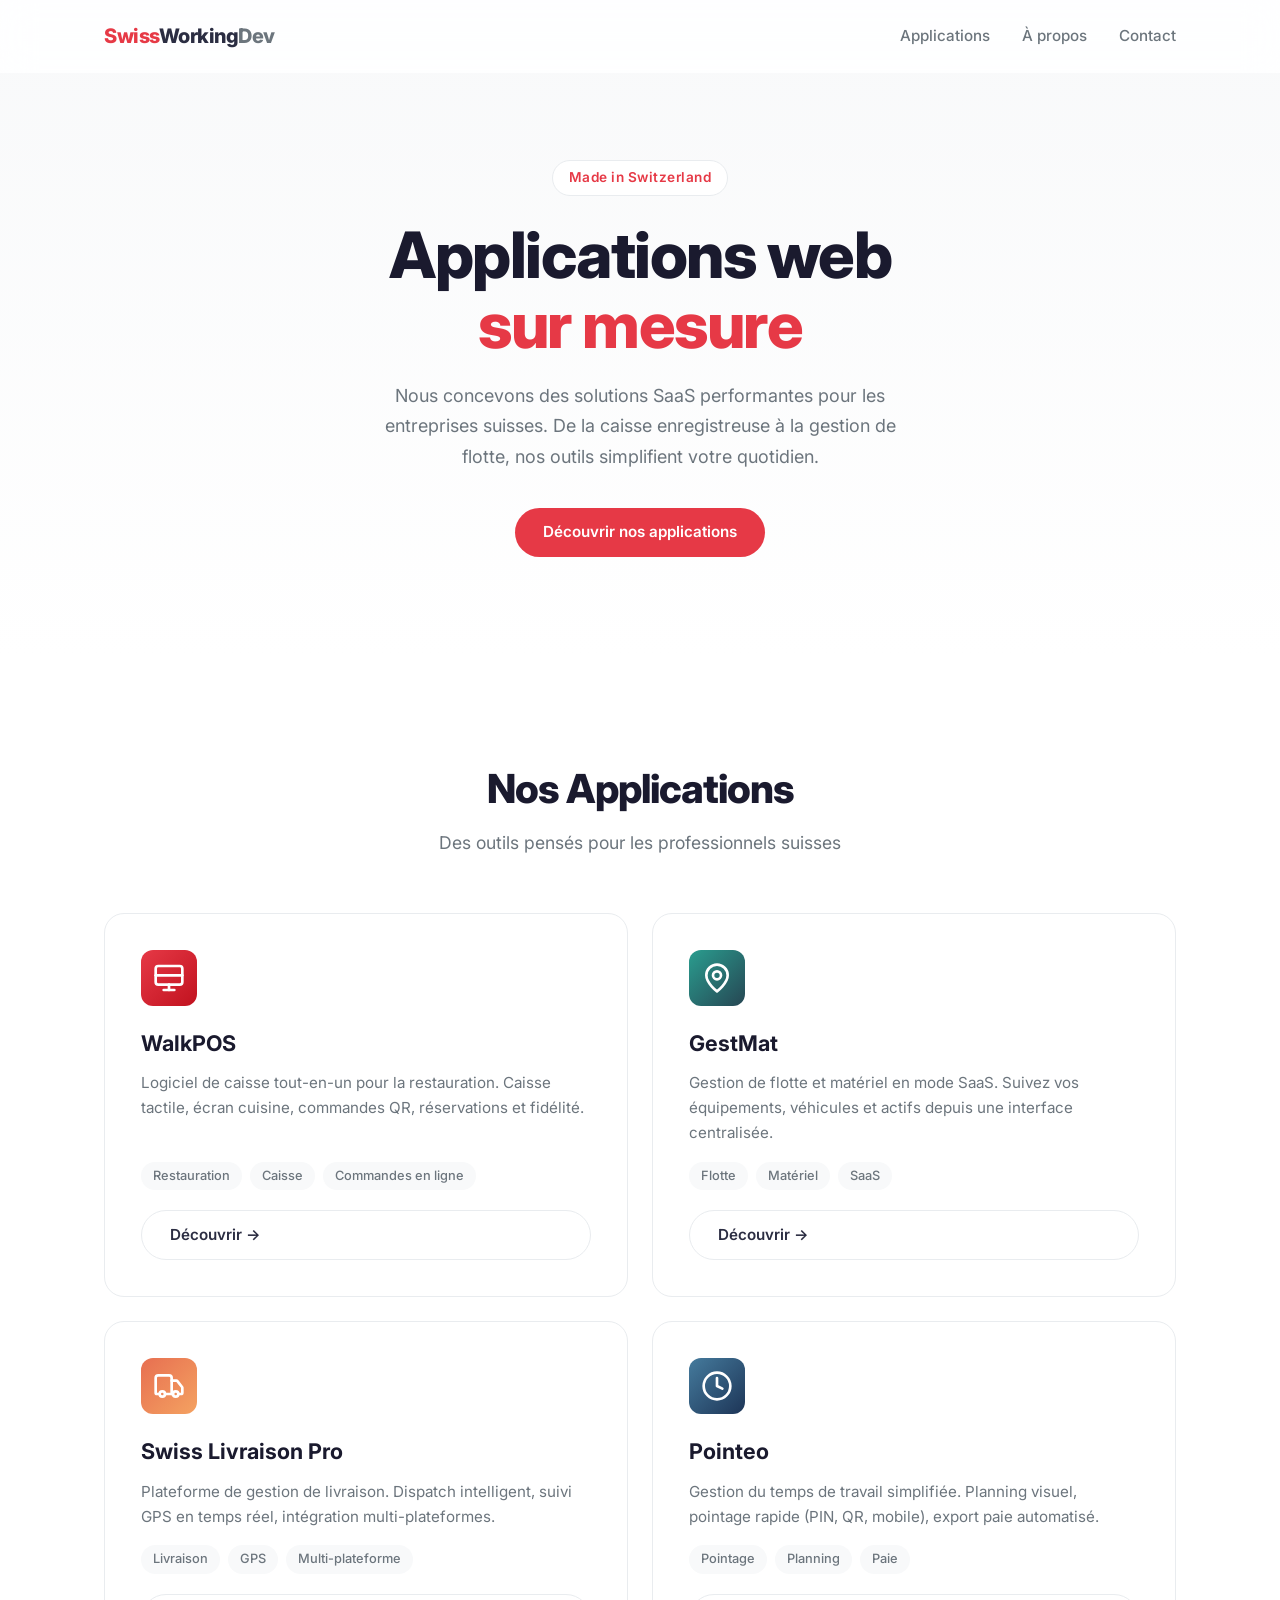
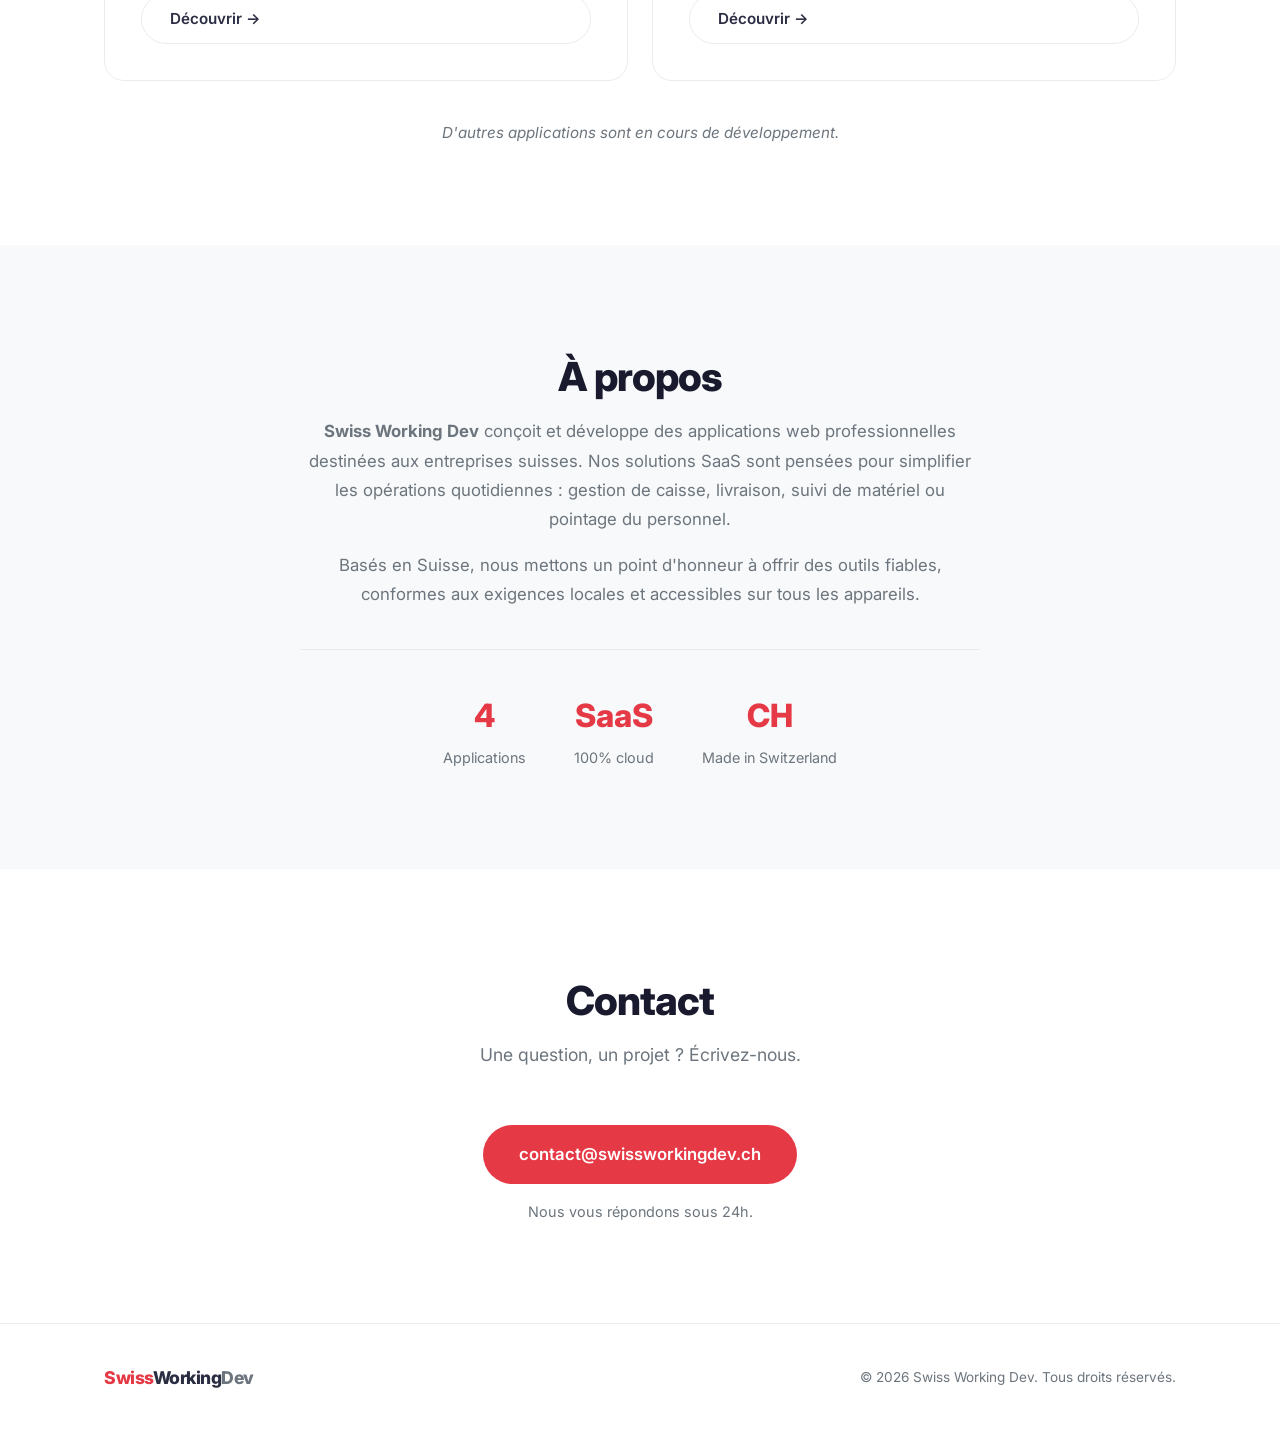
==== index.html @ 27f505fd "Initial commit: site vitrine swissworkingdev.ch" ====
<!DOCTYPE html>
<html lang="fr">
<head>
    <meta charset="UTF-8">
    <meta name="viewport" content="width=device-width, initial-scale=1.0">
    <title>Swiss Working Dev — Applications web sur mesure</title>
    <meta name="description" content="Swiss Working Dev développe des applications web professionnelles pour les entreprises suisses. Caisse, livraison, gestion de flotte, pointage.">
    <link rel="preconnect" href="https://fonts.googleapis.com">
    <link rel="preconnect" href="https://fonts.gstatic.com" crossorigin>
    <link href="https://fonts.googleapis.com/css2?family=Inter:wght@400;500;600;700;800&display=swap" rel="stylesheet">
    <link rel="stylesheet" href="style.css">
</head>
<body>

    <!-- Navigation -->
    <nav class="nav" id="nav">
        <div class="container nav-inner">
            <a href="#" class="nav-logo">
                <span class="logo-swiss">Swiss</span><span class="logo-working">Working</span><span class="logo-dev">Dev</span>
            </a>
            <ul class="nav-links">
                <li><a href="#apps">Applications</a></li>
                <li><a href="#about">À propos</a></li>
                <li><a href="#contact">Contact</a></li>
            </ul>
            <button class="nav-toggle" aria-label="Menu">
                <span></span><span></span><span></span>
            </button>
        </div>
    </nav>

    <!-- Hero -->
    <header class="hero" id="hero">
        <div class="container hero-inner">
            <div class="hero-badge">Made in Switzerland</div>
            <h1>Applications web<br><span class="text-accent">sur mesure</span></h1>
            <p class="hero-sub">Nous concevons des solutions SaaS performantes pour les entreprises suisses. De la caisse enregistreuse à la gestion de flotte, nos outils simplifient votre quotidien.</p>
            <a href="#apps" class="btn btn-primary">Découvrir nos applications</a>
        </div>
    </header>

    <!-- Applications -->
    <section class="section" id="apps">
        <div class="container">
            <h2 class="section-title">Nos Applications</h2>
            <p class="section-sub">Des outils pensés pour les professionnels suisses</p>

            <div class="apps-grid">

                <!-- WalkPOS -->
                <article class="app-card" data-animate>
                    <div class="app-icon" style="background: linear-gradient(135deg, #E63946, #c1121f);">
                        <svg width="32" height="32" viewBox="0 0 24 24" fill="none" stroke="white" stroke-width="2" stroke-linecap="round" stroke-linejoin="round">
                            <rect x="2" y="3" width="20" height="14" rx="2"/><path d="M2 10h20"/><path d="M12 17v4"/><path d="M8 21h8"/>
                        </svg>
                    </div>
                    <h3>WalkPOS</h3>
                    <p>Logiciel de caisse tout-en-un pour la restauration. Caisse tactile, écran cuisine, commandes QR, réservations et fidélité.</p>
                    <ul class="app-tags">
                        <li>Restauration</li>
                        <li>Caisse</li>
                        <li>Commandes en ligne</li>
                    </ul>
                    <a href="https://walkpos.swissworkingdev.ch" target="_blank" rel="noopener" class="btn btn-outline">Découvrir →</a>
                </article>

                <!-- GestMat -->
                <article class="app-card" data-animate>
                    <div class="app-icon" style="background: linear-gradient(135deg, #2a9d8f, #264653);">
                        <svg width="32" height="32" viewBox="0 0 24 24" fill="none" stroke="white" stroke-width="2" stroke-linecap="round" stroke-linejoin="round">
                            <path d="M20 10c0 6-8 12-8 12s-8-6-8-12a8 8 0 1 1 16 0Z"/><circle cx="12" cy="10" r="3"/>
                        </svg>
                    </div>
                    <h3>GestMat</h3>
                    <p>Gestion de flotte et matériel en mode SaaS. Suivez vos équipements, véhicules et actifs depuis une interface centralisée.</p>
                    <ul class="app-tags">
                        <li>Flotte</li>
                        <li>Matériel</li>
                        <li>SaaS</li>
                    </ul>
                    <a href="https://gestmat.swissworkingdev.ch" target="_blank" rel="noopener" class="btn btn-outline">Découvrir →</a>
                </article>

                <!-- Swiss Livraison Pro -->
                <article class="app-card" data-animate>
                    <div class="app-icon" style="background: linear-gradient(135deg, #e76f51, #f4a261);">
                        <svg width="32" height="32" viewBox="0 0 24 24" fill="none" stroke="white" stroke-width="2" stroke-linecap="round" stroke-linejoin="round">
                            <path d="M14 18V6a2 2 0 0 0-2-2H4a2 2 0 0 0-2 2v11a1 1 0 0 0 1 1h2"/><path d="M15 18H9"/><path d="M19 18h2a1 1 0 0 0 1-1v-3.65a1 1 0 0 0-.22-.624l-3.48-4.35A1 1 0 0 0 17.52 8H14"/><circle cx="17" cy="18" r="2"/><circle cx="7" cy="18" r="2"/>
                        </svg>
                    </div>
                    <h3>Swiss Livraison Pro</h3>
                    <p>Plateforme de gestion de livraison. Dispatch intelligent, suivi GPS en temps réel, intégration multi-plateformes.</p>
                    <ul class="app-tags">
                        <li>Livraison</li>
                        <li>GPS</li>
                        <li>Multi-plateforme</li>
                    </ul>
                    <a href="https://swisslivraisonpro.ch" target="_blank" rel="noopener" class="btn btn-outline">Découvrir →</a>
                </article>

                <!-- Pointeo -->
                <article class="app-card" data-animate>
                    <div class="app-icon" style="background: linear-gradient(135deg, #457b9d, #1d3557);">
                        <svg width="32" height="32" viewBox="0 0 24 24" fill="none" stroke="white" stroke-width="2" stroke-linecap="round" stroke-linejoin="round">
                            <circle cx="12" cy="12" r="10"/><polyline points="12 6 12 12 16 14"/>
                        </svg>
                    </div>
                    <h3>Pointeo</h3>
                    <p>Gestion du temps de travail simplifiée. Planning visuel, pointage rapide (PIN, QR, mobile), export paie automatisé.</p>
                    <ul class="app-tags">
                        <li>Pointage</li>
                        <li>Planning</li>
                        <li>Paie</li>
                    </ul>
                    <a href="https://pointeo.swissworkingdev.ch" target="_blank" rel="noopener" class="btn btn-outline">Découvrir →</a>
                </article>

            </div>

            <p class="apps-note">D'autres applications sont en cours de développement.</p>
        </div>
    </section>

    <!-- À propos -->
    <section class="section section-alt" id="about">
        <div class="container about-inner">
            <h2 class="section-title">À propos</h2>
            <div class="about-content">
                <p><strong>Swiss Working Dev</strong> conçoit et développe des applications web professionnelles destinées aux entreprises suisses. Nos solutions SaaS sont pensées pour simplifier les opérations quotidiennes : gestion de caisse, livraison, suivi de matériel ou pointage du personnel.</p>
                <p>Basés en Suisse, nous mettons un point d'honneur à offrir des outils fiables, conformes aux exigences locales et accessibles sur tous les appareils.</p>
                <div class="about-stats">
                    <div class="stat">
                        <span class="stat-number">4</span>
                        <span class="stat-label">Applications</span>
                    </div>
                    <div class="stat">
                        <span class="stat-number">SaaS</span>
                        <span class="stat-label">100% cloud</span>
                    </div>
                    <div class="stat">
                        <span class="stat-number">CH</span>
                        <span class="stat-label">Made in Switzerland</span>
                    </div>
                </div>
            </div>
        </div>
    </section>

    <!-- Contact -->
    <section class="section" id="contact">
        <div class="container contact-inner">
            <h2 class="section-title">Contact</h2>
            <p class="section-sub">Une question, un projet ? Écrivez-nous.</p>
            <div class="contact-box">
                <a href="mailto:contact@swissworkingdev.ch" class="btn btn-primary btn-lg">contact@swissworkingdev.ch</a>
                <p class="contact-note">Nous vous répondons sous 24h.</p>
            </div>
        </div>
    </section>

    <!-- Footer -->
    <footer class="footer">
        <div class="container footer-inner">
            <div class="footer-brand">
                <span class="logo-swiss">Swiss</span><span class="logo-working">Working</span><span class="logo-dev">Dev</span>
            </div>
            <p>&copy; 2026 Swiss Working Dev. Tous droits réservés.</p>
        </div>
    </footer>

    <script src="script.js"></script>
</body>
</html>
---- style.css ----
/* === Reset & Base === */
*, *::before, *::after {
    margin: 0;
    padding: 0;
    box-sizing: border-box;
}

:root {
    --red: #E63946;
    --red-dark: #c1121f;
    --dark: #1a1a2e;
    --gray-900: #2b2d42;
    --gray-600: #6c757d;
    --gray-200: #e9ecef;
    --gray-100: #f8f9fa;
    --white: #ffffff;
    --radius: 12px;
    --radius-lg: 20px;
    --shadow: 0 2px 16px rgba(0,0,0,0.06);
    --shadow-lg: 0 8px 32px rgba(0,0,0,0.10);
    --transition: 0.3s cubic-bezier(0.4, 0, 0.2, 1);
}

html {
    scroll-behavior: smooth;
    scroll-padding-top: 80px;
}

body {
    font-family: 'Inter', -apple-system, BlinkMacSystemFont, sans-serif;
    color: var(--gray-900);
    background: var(--white);
    line-height: 1.6;
    -webkit-font-smoothing: antialiased;
}

.container {
    max-width: 1120px;
    margin: 0 auto;
    padding: 0 24px;
}

/* === Navigation === */
.nav {
    position: fixed;
    top: 0;
    left: 0;
    right: 0;
    z-index: 100;
    background: rgba(255, 255, 255, 0.85);
    backdrop-filter: blur(16px);
    -webkit-backdrop-filter: blur(16px);
    border-bottom: 1px solid transparent;
    transition: border-color var(--transition);
}

.nav.scrolled {
    border-bottom-color: var(--gray-200);
}

.nav-inner {
    display: flex;
    align-items: center;
    justify-content: space-between;
    height: 72px;
}

.nav-logo {
    text-decoration: none;
    font-size: 1.25rem;
    font-weight: 800;
    letter-spacing: -0.5px;
}

.logo-swiss { color: var(--red); }
.logo-working { color: var(--gray-900); }
.logo-dev { color: var(--gray-600); }

.nav-links {
    display: flex;
    list-style: none;
    gap: 32px;
}

.nav-links a {
    text-decoration: none;
    color: var(--gray-600);
    font-size: 0.95rem;
    font-weight: 500;
    transition: color var(--transition);
}

.nav-links a:hover {
    color: var(--red);
}

.nav-toggle {
    display: none;
    flex-direction: column;
    gap: 5px;
    background: none;
    border: none;
    cursor: pointer;
    padding: 4px;
}

.nav-toggle span {
    display: block;
    width: 24px;
    height: 2px;
    background: var(--gray-900);
    border-radius: 2px;
    transition: var(--transition);
}

/* === Hero === */
.hero {
    padding: 160px 0 100px;
    text-align: center;
    background: linear-gradient(180deg, var(--gray-100) 0%, var(--white) 100%);
}

.hero-badge {
    display: inline-block;
    padding: 6px 16px;
    background: var(--white);
    border: 1px solid var(--gray-200);
    border-radius: 100px;
    font-size: 0.85rem;
    font-weight: 600;
    color: var(--red);
    margin-bottom: 24px;
    letter-spacing: 0.5px;
}

.hero h1 {
    font-size: clamp(2.5rem, 6vw, 4rem);
    font-weight: 800;
    line-height: 1.1;
    letter-spacing: -1.5px;
    color: var(--dark);
    margin-bottom: 20px;
}

.text-accent {
    color: var(--red);
}

.hero-sub {
    max-width: 560px;
    margin: 0 auto 36px;
    font-size: 1.125rem;
    color: var(--gray-600);
    line-height: 1.7;
}

/* === Buttons === */
.btn {
    display: inline-block;
    padding: 12px 28px;
    border-radius: 100px;
    font-family: inherit;
    font-size: 0.95rem;
    font-weight: 600;
    text-decoration: none;
    cursor: pointer;
    border: none;
    transition: all var(--transition);
}

.btn-primary {
    background: var(--red);
    color: var(--white);
}

.btn-primary:hover {
    background: var(--red-dark);
    transform: translateY(-2px);
    box-shadow: 0 8px 24px rgba(230, 57, 70, 0.3);
}

.btn-outline {
    background: transparent;
    color: var(--gray-900);
    border: 1.5px solid var(--gray-200);
}

.btn-outline:hover {
    border-color: var(--red);
    color: var(--red);
}

.btn-lg {
    padding: 16px 36px;
    font-size: 1.05rem;
}

/* === Sections === */
.section {
    padding: 100px 0;
}

.section-alt {
    background: var(--gray-100);
}

.section-title {
    text-align: center;
    font-size: clamp(1.75rem, 4vw, 2.5rem);
    font-weight: 800;
    letter-spacing: -1px;
    margin-bottom: 8px;
    color: var(--dark);
}

.section-sub {
    text-align: center;
    color: var(--gray-600);
    font-size: 1.1rem;
    margin-bottom: 56px;
}

/* === Apps Grid === */
.apps-grid {
    display: grid;
    grid-template-columns: repeat(2, 1fr);
    gap: 24px;
    margin-bottom: 40px;
}

.app-card {
    background: var(--white);
    border: 1px solid var(--gray-200);
    border-radius: var(--radius-lg);
    padding: 36px;
    transition: all var(--transition);
    display: flex;
    flex-direction: column;
}

.app-card:hover {
    transform: translateY(-4px);
    box-shadow: var(--shadow-lg);
    border-color: transparent;
}

.app-icon {
    width: 56px;
    height: 56px;
    border-radius: var(--radius);
    display: flex;
    align-items: center;
    justify-content: center;
    margin-bottom: 20px;
}

.app-card h3 {
    font-size: 1.35rem;
    font-weight: 700;
    margin-bottom: 10px;
    color: var(--dark);
}

.app-card p {
    color: var(--gray-600);
    font-size: 0.95rem;
    line-height: 1.65;
    margin-bottom: 16px;
    flex-grow: 1;
}

.app-tags {
    display: flex;
    flex-wrap: wrap;
    gap: 8px;
    list-style: none;
    margin-bottom: 20px;
}

.app-tags li {
    padding: 4px 12px;
    background: var(--gray-100);
    border-radius: 100px;
    font-size: 0.8rem;
    font-weight: 500;
    color: var(--gray-600);
}

.apps-note {
    text-align: center;
    color: var(--gray-600);
    font-size: 0.95rem;
    font-style: italic;
}

/* === About === */
.about-content {
    max-width: 680px;
    margin: 0 auto;
    text-align: center;
}

.about-content p {
    color: var(--gray-600);
    font-size: 1.05rem;
    line-height: 1.75;
    margin-bottom: 16px;
}

.about-stats {
    display: flex;
    justify-content: center;
    gap: 48px;
    margin-top: 40px;
    padding-top: 40px;
    border-top: 1px solid var(--gray-200);
}

.stat {
    display: flex;
    flex-direction: column;
    align-items: center;
}

.stat-number {
    font-size: 2rem;
    font-weight: 800;
    color: var(--red);
}

.stat-label {
    font-size: 0.9rem;
    color: var(--gray-600);
    margin-top: 4px;
}

/* === Contact === */
.contact-inner {
    text-align: center;
}

.contact-box {
    margin-top: 16px;
}

.contact-note {
    margin-top: 16px;
    font-size: 0.9rem;
    color: var(--gray-600);
}

/* === Footer === */
.footer {
    padding: 40px 0;
    border-top: 1px solid var(--gray-200);
}

.footer-inner {
    display: flex;
    align-items: center;
    justify-content: space-between;
}

.footer-brand {
    font-size: 1.1rem;
    font-weight: 800;
    letter-spacing: -0.5px;
}

.footer p {
    font-size: 0.85rem;
    color: var(--gray-600);
}

/* === Animations === */
.app-card[data-animate] {
    opacity: 0;
    transform: translateY(24px);
    transition: opacity 0.6s ease, transform 0.6s ease;
}

.app-card[data-animate].visible {
    opacity: 1;
    transform: translateY(0);
}

/* === Responsive === */
@media (max-width: 768px) {
    .nav-links {
        display: none;
        position: absolute;
        top: 72px;
        left: 0;
        right: 0;
        background: var(--white);
        flex-direction: column;
        padding: 24px;
        gap: 20px;
        border-bottom: 1px solid var(--gray-200);
    }

    .nav-links.open {
        display: flex;
    }

    .nav-toggle {
        display: flex;
    }

    .hero {
        padding: 130px 0 70px;
    }

    .hero-sub {
        font-size: 1rem;
    }

    .apps-grid {
        grid-template-columns: 1fr;
    }

    .about-stats {
        gap: 24px;
    }

    .footer-inner {
        flex-direction: column;
        gap: 12px;
        text-align: center;
    }

    .section {
        padding: 70px 0;
    }
}

@media (max-width: 480px) {
    .hero h1 {
        font-size: 2rem;
    }

    .app-card {
        padding: 24px;
    }

    .about-stats {
        flex-direction: column;
        gap: 20px;
    }
}
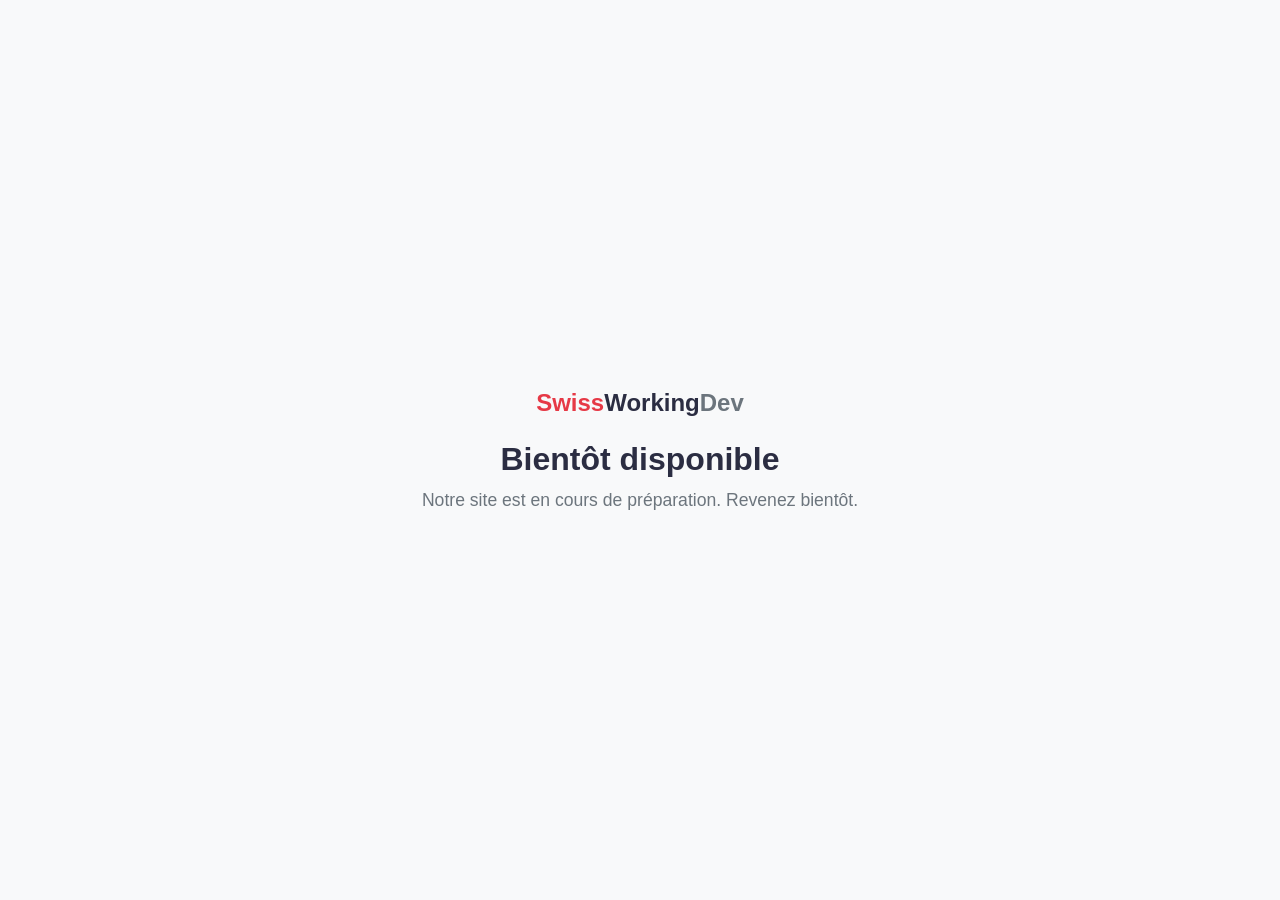
==== commit a7c30e9e: "Temporary: coming soon page" ====
--- a/index.html
+++ b/index.html
@@ -3,171 +3,33 @@
 <head>
     <meta charset="UTF-8">
     <meta name="viewport" content="width=device-width, initial-scale=1.0">
-    <title>Swiss Working Dev — Applications web sur mesure</title>
-    <meta name="description" content="Swiss Working Dev développe des applications web professionnelles pour les entreprises suisses. Caisse, livraison, gestion de flotte, pointage.">
-    <link rel="preconnect" href="https://fonts.googleapis.com">
-    <link rel="preconnect" href="https://fonts.gstatic.com" crossorigin>
-    <link href="https://fonts.googleapis.com/css2?family=Inter:wght@400;500;600;700;800&display=swap" rel="stylesheet">
-    <link rel="stylesheet" href="style.css">
+    <title>Swiss Working Dev — Bientôt disponible</title>
+    <style>
+        * { margin: 0; padding: 0; box-sizing: border-box; }
+        body {
+            font-family: 'Inter', -apple-system, BlinkMacSystemFont, sans-serif;
+            min-height: 100vh;
+            display: flex;
+            align-items: center;
+            justify-content: center;
+            background: #f8f9fa;
+            color: #2b2d42;
+            text-align: center;
+            padding: 24px;
+        }
+        .logo { font-size: 1.5rem; font-weight: 800; margin-bottom: 24px; }
+        .logo .s { color: #E63946; }
+        .logo .w { color: #2b2d42; }
+        .logo .d { color: #6c757d; }
+        h1 { font-size: 2rem; font-weight: 700; margin-bottom: 12px; }
+        p { color: #6c757d; font-size: 1.1rem; }
+    </style>
 </head>
 <body>
-
-    <!-- Navigation -->
-    <nav class="nav" id="nav">
-        <div class="container nav-inner">
-            <a href="#" class="nav-logo">
-                <span class="logo-swiss">Swiss</span><span class="logo-working">Working</span><span class="logo-dev">Dev</span>
-            </a>
-            <ul class="nav-links">
-                <li><a href="#apps">Applications</a></li>
-                <li><a href="#about">À propos</a></li>
-                <li><a href="#contact">Contact</a></li>
-            </ul>
-            <button class="nav-toggle" aria-label="Menu">
-                <span></span><span></span><span></span>
-            </button>
-        </div>
-    </nav>
-
-    <!-- Hero -->
-    <header class="hero" id="hero">
-        <div class="container hero-inner">
-            <div class="hero-badge">Made in Switzerland</div>
-            <h1>Applications web<br><span class="text-accent">sur mesure</span></h1>
-            <p class="hero-sub">Nous concevons des solutions SaaS performantes pour les entreprises suisses. De la caisse enregistreuse à la gestion de flotte, nos outils simplifient votre quotidien.</p>
-            <a href="#apps" class="btn btn-primary">Découvrir nos applications</a>
-        </div>
-    </header>
-
-    <!-- Applications -->
-    <section class="section" id="apps">
-        <div class="container">
-            <h2 class="section-title">Nos Applications</h2>
-            <p class="section-sub">Des outils pensés pour les professionnels suisses</p>
-
-            <div class="apps-grid">
-
-                <!-- WalkPOS -->
-                <article class="app-card" data-animate>
-                    <div class="app-icon" style="background: linear-gradient(135deg, #E63946, #c1121f);">
-                        <svg width="32" height="32" viewBox="0 0 24 24" fill="none" stroke="white" stroke-width="2" stroke-linecap="round" stroke-linejoin="round">
-                            <rect x="2" y="3" width="20" height="14" rx="2"/><path d="M2 10h20"/><path d="M12 17v4"/><path d="M8 21h8"/>
-                        </svg>
-                    </div>
-                    <h3>WalkPOS</h3>
-                    <p>Logiciel de caisse tout-en-un pour la restauration. Caisse tactile, écran cuisine, commandes QR, réservations et fidélité.</p>
-                    <ul class="app-tags">
-                        <li>Restauration</li>
-                        <li>Caisse</li>
-                        <li>Commandes en ligne</li>
-                    </ul>
-                    <a href="https://walkpos.swissworkingdev.ch" target="_blank" rel="noopener" class="btn btn-outline">Découvrir →</a>
-                </article>
-
-                <!-- GestMat -->
-                <article class="app-card" data-animate>
-                    <div class="app-icon" style="background: linear-gradient(135deg, #2a9d8f, #264653);">
-                        <svg width="32" height="32" viewBox="0 0 24 24" fill="none" stroke="white" stroke-width="2" stroke-linecap="round" stroke-linejoin="round">
-                            <path d="M20 10c0 6-8 12-8 12s-8-6-8-12a8 8 0 1 1 16 0Z"/><circle cx="12" cy="10" r="3"/>
-                        </svg>
-                    </div>
-                    <h3>GestMat</h3>
-                    <p>Gestion de flotte et matériel en mode SaaS. Suivez vos équipements, véhicules et actifs depuis une interface centralisée.</p>
-                    <ul class="app-tags">
-                        <li>Flotte</li>
-                        <li>Matériel</li>
-                        <li>SaaS</li>
-                    </ul>
-                    <a href="https://gestmat.swissworkingdev.ch" target="_blank" rel="noopener" class="btn btn-outline">Découvrir →</a>
-                </article>
-
-                <!-- Swiss Livraison Pro -->
-                <article class="app-card" data-animate>
-                    <div class="app-icon" style="background: linear-gradient(135deg, #e76f51, #f4a261);">
-                        <svg width="32" height="32" viewBox="0 0 24 24" fill="none" stroke="white" stroke-width="2" stroke-linecap="round" stroke-linejoin="round">
-                            <path d="M14 18V6a2 2 0 0 0-2-2H4a2 2 0 0 0-2 2v11a1 1 0 0 0 1 1h2"/><path d="M15 18H9"/><path d="M19 18h2a1 1 0 0 0 1-1v-3.65a1 1 0 0 0-.22-.624l-3.48-4.35A1 1 0 0 0 17.52 8H14"/><circle cx="17" cy="18" r="2"/><circle cx="7" cy="18" r="2"/>
-                        </svg>
-                    </div>
-                    <h3>Swiss Livraison Pro</h3>
-                    <p>Plateforme de gestion de livraison. Dispatch intelligent, suivi GPS en temps réel, intégration multi-plateformes.</p>
-                    <ul class="app-tags">
-                        <li>Livraison</li>
-                        <li>GPS</li>
-                        <li>Multi-plateforme</li>
-                    </ul>
-                    <a href="https://swisslivraisonpro.ch" target="_blank" rel="noopener" class="btn btn-outline">Découvrir →</a>
-                </article>
-
-                <!-- Pointeo -->
-                <article class="app-card" data-animate>
-                    <div class="app-icon" style="background: linear-gradient(135deg, #457b9d, #1d3557);">
-                        <svg width="32" height="32" viewBox="0 0 24 24" fill="none" stroke="white" stroke-width="2" stroke-linecap="round" stroke-linejoin="round">
-                            <circle cx="12" cy="12" r="10"/><polyline points="12 6 12 12 16 14"/>
-                        </svg>
-                    </div>
-                    <h3>Pointeo</h3>
-                    <p>Gestion du temps de travail simplifiée. Planning visuel, pointage rapide (PIN, QR, mobile), export paie automatisé.</p>
-                    <ul class="app-tags">
-                        <li>Pointage</li>
-                        <li>Planning</li>
-                        <li>Paie</li>
-                    </ul>
-                    <a href="https://pointeo.swissworkingdev.ch" target="_blank" rel="noopener" class="btn btn-outline">Découvrir →</a>
-                </article>
-
-            </div>
-
-            <p class="apps-note">D'autres applications sont en cours de développement.</p>
-        </div>
-    </section>
-
-    <!-- À propos -->
-    <section class="section section-alt" id="about">
-        <div class="container about-inner">
-            <h2 class="section-title">À propos</h2>
-            <div class="about-content">
-                <p><strong>Swiss Working Dev</strong> conçoit et développe des applications web professionnelles destinées aux entreprises suisses. Nos solutions SaaS sont pensées pour simplifier les opérations quotidiennes : gestion de caisse, livraison, suivi de matériel ou pointage du personnel.</p>
-                <p>Basés en Suisse, nous mettons un point d'honneur à offrir des outils fiables, conformes aux exigences locales et accessibles sur tous les appareils.</p>
-                <div class="about-stats">
-                    <div class="stat">
-                        <span class="stat-number">4</span>
-                        <span class="stat-label">Applications</span>
-                    </div>
-                    <div class="stat">
-                        <span class="stat-number">SaaS</span>
-                        <span class="stat-label">100% cloud</span>
-                    </div>
-                    <div class="stat">
-                        <span class="stat-number">CH</span>
-                        <span class="stat-label">Made in Switzerland</span>
-                    </div>
-                </div>
-            </div>
-        </div>
-    </section>
-
-    <!-- Contact -->
-    <section class="section" id="contact">
-        <div class="container contact-inner">
-            <h2 class="section-title">Contact</h2>
-            <p class="section-sub">Une question, un projet ? Écrivez-nous.</p>
-            <div class="contact-box">
-                <a href="mailto:contact@swissworkingdev.ch" class="btn btn-primary btn-lg">contact@swissworkingdev.ch</a>
-                <p class="contact-note">Nous vous répondons sous 24h.</p>
-            </div>
-        </div>
-    </section>
-
-    <!-- Footer -->
-    <footer class="footer">
-        <div class="container footer-inner">
-            <div class="footer-brand">
-                <span class="logo-swiss">Swiss</span><span class="logo-working">Working</span><span class="logo-dev">Dev</span>
-            </div>
-            <p>&copy; 2026 Swiss Working Dev. Tous droits réservés.</p>
-        </div>
-    </footer>
-
-    <script src="script.js"></script>
+    <div>
+        <div class="logo"><span class="s">Swiss</span><span class="w">Working</span><span class="d">Dev</span></div>
+        <h1>Bientôt disponible</h1>
+        <p>Notre site est en cours de préparation. Revenez bientôt.</p>
+    </div>
 </body>
 </html>
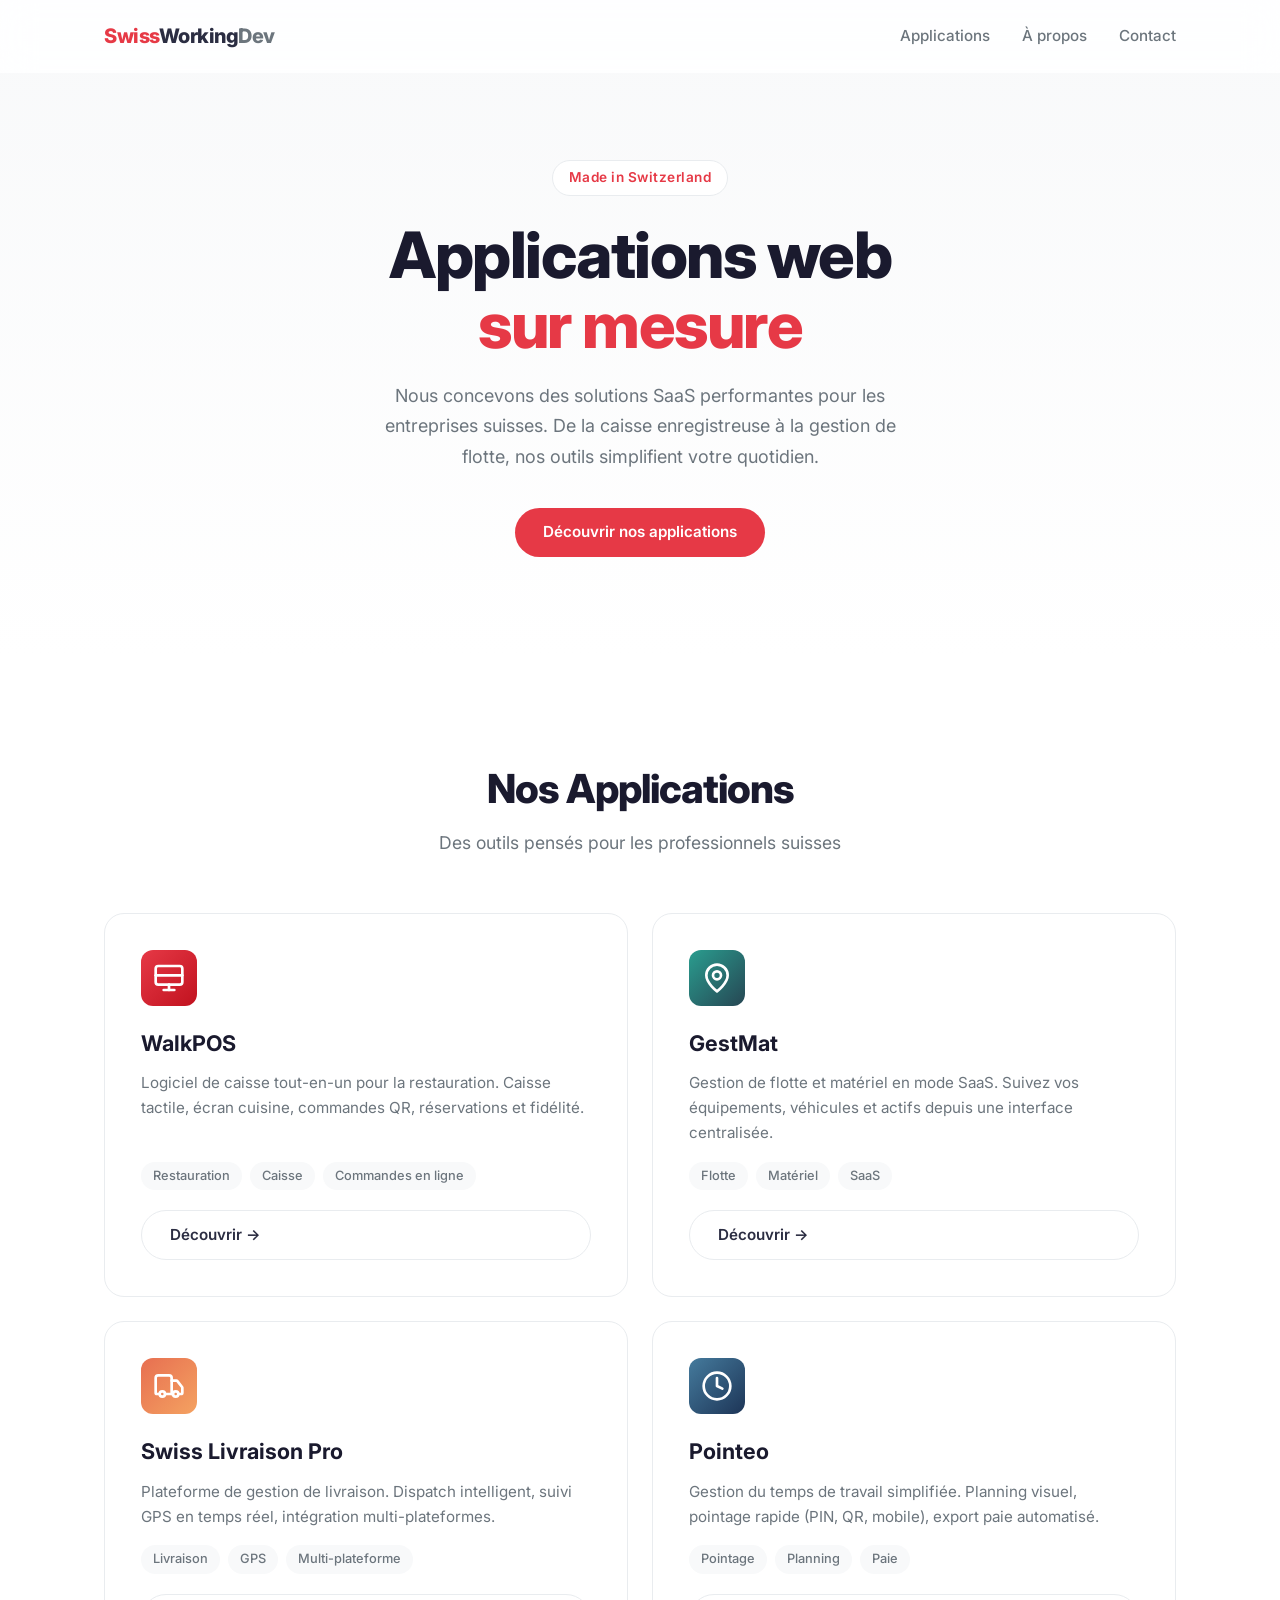
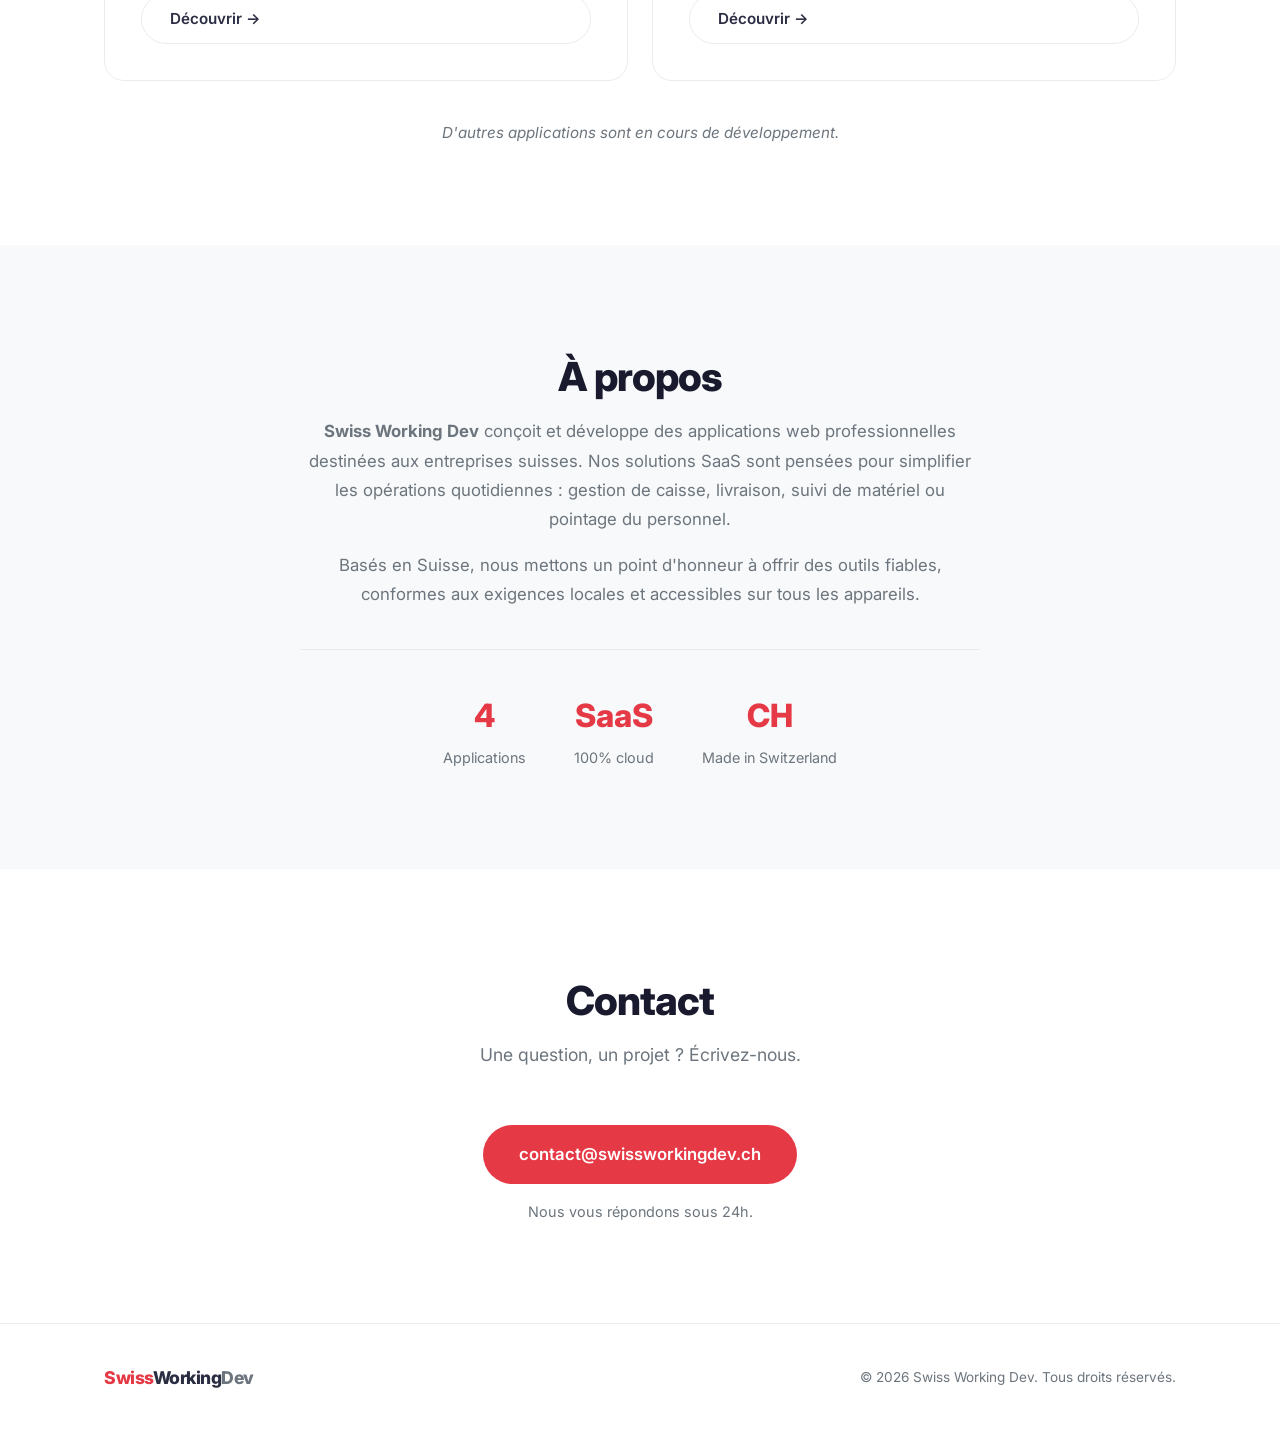
==== commit be666824: "Restore full site with password protection" ====
--- a/index.html
+++ b/index.html
@@ -3,33 +3,171 @@
 <head>
     <meta charset="UTF-8">
     <meta name="viewport" content="width=device-width, initial-scale=1.0">
-    <title>Swiss Working Dev — Bientôt disponible</title>
-    <style>
-        * { margin: 0; padding: 0; box-sizing: border-box; }
-        body {
-            font-family: 'Inter', -apple-system, BlinkMacSystemFont, sans-serif;
-            min-height: 100vh;
-            display: flex;
-            align-items: center;
-            justify-content: center;
-            background: #f8f9fa;
-            color: #2b2d42;
-            text-align: center;
-            padding: 24px;
-        }
-        .logo { font-size: 1.5rem; font-weight: 800; margin-bottom: 24px; }
-        .logo .s { color: #E63946; }
-        .logo .w { color: #2b2d42; }
-        .logo .d { color: #6c757d; }
-        h1 { font-size: 2rem; font-weight: 700; margin-bottom: 12px; }
-        p { color: #6c757d; font-size: 1.1rem; }
-    </style>
+    <title>Swiss Working Dev — Applications web sur mesure</title>
+    <meta name="description" content="Swiss Working Dev développe des applications web professionnelles pour les entreprises suisses. Caisse, livraison, gestion de flotte, pointage.">
+    <link rel="preconnect" href="https://fonts.googleapis.com">
+    <link rel="preconnect" href="https://fonts.gstatic.com" crossorigin>
+    <link href="https://fonts.googleapis.com/css2?family=Inter:wght@400;500;600;700;800&display=swap" rel="stylesheet">
+    <link rel="stylesheet" href="style.css">
 </head>
 <body>
-    <div>
-        <div class="logo"><span class="s">Swiss</span><span class="w">Working</span><span class="d">Dev</span></div>
-        <h1>Bientôt disponible</h1>
-        <p>Notre site est en cours de préparation. Revenez bientôt.</p>
-    </div>
+
+    <!-- Navigation -->
+    <nav class="nav" id="nav">
+        <div class="container nav-inner">
+            <a href="#" class="nav-logo">
+                <span class="logo-swiss">Swiss</span><span class="logo-working">Working</span><span class="logo-dev">Dev</span>
+            </a>
+            <ul class="nav-links">
+                <li><a href="#apps">Applications</a></li>
+                <li><a href="#about">À propos</a></li>
+                <li><a href="#contact">Contact</a></li>
+            </ul>
+            <button class="nav-toggle" aria-label="Menu">
+                <span></span><span></span><span></span>
+            </button>
+        </div>
+    </nav>
+
+    <!-- Hero -->
+    <header class="hero" id="hero">
+        <div class="container hero-inner">
+            <div class="hero-badge">Made in Switzerland</div>
+            <h1>Applications web<br><span class="text-accent">sur mesure</span></h1>
+            <p class="hero-sub">Nous concevons des solutions SaaS performantes pour les entreprises suisses. De la caisse enregistreuse à la gestion de flotte, nos outils simplifient votre quotidien.</p>
+            <a href="#apps" class="btn btn-primary">Découvrir nos applications</a>
+        </div>
+    </header>
+
+    <!-- Applications -->
+    <section class="section" id="apps">
+        <div class="container">
+            <h2 class="section-title">Nos Applications</h2>
+            <p class="section-sub">Des outils pensés pour les professionnels suisses</p>
+
+            <div class="apps-grid">
+
+                <!-- WalkPOS -->
+                <article class="app-card" data-animate>
+                    <div class="app-icon" style="background: linear-gradient(135deg, #E63946, #c1121f);">
+                        <svg width="32" height="32" viewBox="0 0 24 24" fill="none" stroke="white" stroke-width="2" stroke-linecap="round" stroke-linejoin="round">
+                            <rect x="2" y="3" width="20" height="14" rx="2"/><path d="M2 10h20"/><path d="M12 17v4"/><path d="M8 21h8"/>
+                        </svg>
+                    </div>
+                    <h3>WalkPOS</h3>
+                    <p>Logiciel de caisse tout-en-un pour la restauration. Caisse tactile, écran cuisine, commandes QR, réservations et fidélité.</p>
+                    <ul class="app-tags">
+                        <li>Restauration</li>
+                        <li>Caisse</li>
+                        <li>Commandes en ligne</li>
+                    </ul>
+                    <a href="https://walkpos.swissworkingdev.ch" target="_blank" rel="noopener" class="btn btn-outline">Découvrir →</a>
+                </article>
+
+                <!-- GestMat -->
+                <article class="app-card" data-animate>
+                    <div class="app-icon" style="background: linear-gradient(135deg, #2a9d8f, #264653);">
+                        <svg width="32" height="32" viewBox="0 0 24 24" fill="none" stroke="white" stroke-width="2" stroke-linecap="round" stroke-linejoin="round">
+                            <path d="M20 10c0 6-8 12-8 12s-8-6-8-12a8 8 0 1 1 16 0Z"/><circle cx="12" cy="10" r="3"/>
+                        </svg>
+                    </div>
+                    <h3>GestMat</h3>
+                    <p>Gestion de flotte et matériel en mode SaaS. Suivez vos équipements, véhicules et actifs depuis une interface centralisée.</p>
+                    <ul class="app-tags">
+                        <li>Flotte</li>
+                        <li>Matériel</li>
+                        <li>SaaS</li>
+                    </ul>
+                    <a href="https://gestmat.swissworkingdev.ch" target="_blank" rel="noopener" class="btn btn-outline">Découvrir →</a>
+                </article>
+
+                <!-- Swiss Livraison Pro -->
+                <article class="app-card" data-animate>
+                    <div class="app-icon" style="background: linear-gradient(135deg, #e76f51, #f4a261);">
+                        <svg width="32" height="32" viewBox="0 0 24 24" fill="none" stroke="white" stroke-width="2" stroke-linecap="round" stroke-linejoin="round">
+                            <path d="M14 18V6a2 2 0 0 0-2-2H4a2 2 0 0 0-2 2v11a1 1 0 0 0 1 1h2"/><path d="M15 18H9"/><path d="M19 18h2a1 1 0 0 0 1-1v-3.65a1 1 0 0 0-.22-.624l-3.48-4.35A1 1 0 0 0 17.52 8H14"/><circle cx="17" cy="18" r="2"/><circle cx="7" cy="18" r="2"/>
+                        </svg>
+                    </div>
+                    <h3>Swiss Livraison Pro</h3>
+                    <p>Plateforme de gestion de livraison. Dispatch intelligent, suivi GPS en temps réel, intégration multi-plateformes.</p>
+                    <ul class="app-tags">
+                        <li>Livraison</li>
+                        <li>GPS</li>
+                        <li>Multi-plateforme</li>
+                    </ul>
+                    <a href="https://swisslivraisonpro.ch" target="_blank" rel="noopener" class="btn btn-outline">Découvrir →</a>
+                </article>
+
+                <!-- Pointeo -->
+                <article class="app-card" data-animate>
+                    <div class="app-icon" style="background: linear-gradient(135deg, #457b9d, #1d3557);">
+                        <svg width="32" height="32" viewBox="0 0 24 24" fill="none" stroke="white" stroke-width="2" stroke-linecap="round" stroke-linejoin="round">
+                            <circle cx="12" cy="12" r="10"/><polyline points="12 6 12 12 16 14"/>
+                        </svg>
+                    </div>
+                    <h3>Pointeo</h3>
+                    <p>Gestion du temps de travail simplifiée. Planning visuel, pointage rapide (PIN, QR, mobile), export paie automatisé.</p>
+                    <ul class="app-tags">
+                        <li>Pointage</li>
+                        <li>Planning</li>
+                        <li>Paie</li>
+                    </ul>
+                    <a href="https://pointeo.swissworkingdev.ch" target="_blank" rel="noopener" class="btn btn-outline">Découvrir →</a>
+                </article>
+
+            </div>
+
+            <p class="apps-note">D'autres applications sont en cours de développement.</p>
+        </div>
+    </section>
+
+    <!-- À propos -->
+    <section class="section section-alt" id="about">
+        <div class="container about-inner">
+            <h2 class="section-title">À propos</h2>
+            <div class="about-content">
+                <p><strong>Swiss Working Dev</strong> conçoit et développe des applications web professionnelles destinées aux entreprises suisses. Nos solutions SaaS sont pensées pour simplifier les opérations quotidiennes : gestion de caisse, livraison, suivi de matériel ou pointage du personnel.</p>
+                <p>Basés en Suisse, nous mettons un point d'honneur à offrir des outils fiables, conformes aux exigences locales et accessibles sur tous les appareils.</p>
+                <div class="about-stats">
+                    <div class="stat">
+                        <span class="stat-number">4</span>
+                        <span class="stat-label">Applications</span>
+                    </div>
+                    <div class="stat">
+                        <span class="stat-number">SaaS</span>
+                        <span class="stat-label">100% cloud</span>
+                    </div>
+                    <div class="stat">
+                        <span class="stat-number">CH</span>
+                        <span class="stat-label">Made in Switzerland</span>
+                    </div>
+                </div>
+            </div>
+        </div>
+    </section>
+
+    <!-- Contact -->
+    <section class="section" id="contact">
+        <div class="container contact-inner">
+            <h2 class="section-title">Contact</h2>
+            <p class="section-sub">Une question, un projet ? Écrivez-nous.</p>
+            <div class="contact-box">
+                <a href="mailto:contact@swissworkingdev.ch" class="btn btn-primary btn-lg">contact@swissworkingdev.ch</a>
+                <p class="contact-note">Nous vous répondons sous 24h.</p>
+            </div>
+        </div>
+    </section>
+
+    <!-- Footer -->
+    <footer class="footer">
+        <div class="container footer-inner">
+            <div class="footer-brand">
+                <span class="logo-swiss">Swiss</span><span class="logo-working">Working</span><span class="logo-dev">Dev</span>
+            </div>
+            <p>&copy; 2026 Swiss Working Dev. Tous droits réservés.</p>
+        </div>
+    </footer>
+
+    <script src="script.js"></script>
 </body>
 </html>
--- a/style.css
+++ b/style.css
@@ -0,0 +1,450 @@
+/* === Reset & Base === */
+*, *::before, *::after {
+    margin: 0;
+    padding: 0;
+    box-sizing: border-box;
+}
+
+:root {
+    --red: #E63946;
+    --red-dark: #c1121f;
+    --dark: #1a1a2e;
+    --gray-900: #2b2d42;
+    --gray-600: #6c757d;
+    --gray-200: #e9ecef;
+    --gray-100: #f8f9fa;
+    --white: #ffffff;
+    --radius: 12px;
+    --radius-lg: 20px;
+    --shadow: 0 2px 16px rgba(0,0,0,0.06);
+    --shadow-lg: 0 8px 32px rgba(0,0,0,0.10);
+    --transition: 0.3s cubic-bezier(0.4, 0, 0.2, 1);
+}
+
+html {
+    scroll-behavior: smooth;
+    scroll-padding-top: 80px;
+}
+
+body {
+    font-family: 'Inter', -apple-system, BlinkMacSystemFont, sans-serif;
+    color: var(--gray-900);
+    background: var(--white);
+    line-height: 1.6;
+    -webkit-font-smoothing: antialiased;
+}
+
+.container {
+    max-width: 1120px;
+    margin: 0 auto;
+    padding: 0 24px;
+}
+
+/* === Navigation === */
+.nav {
+    position: fixed;
+    top: 0;
+    left: 0;
+    right: 0;
+    z-index: 100;
+    background: rgba(255, 255, 255, 0.85);
+    backdrop-filter: blur(16px);
+    -webkit-backdrop-filter: blur(16px);
+    border-bottom: 1px solid transparent;
+    transition: border-color var(--transition);
+}
+
+.nav.scrolled {
+    border-bottom-color: var(--gray-200);
+}
+
+.nav-inner {
+    display: flex;
+    align-items: center;
+    justify-content: space-between;
+    height: 72px;
+}
+
+.nav-logo {
+    text-decoration: none;
+    font-size: 1.25rem;
+    font-weight: 800;
+    letter-spacing: -0.5px;
+}
+
+.logo-swiss { color: var(--red); }
+.logo-working { color: var(--gray-900); }
+.logo-dev { color: var(--gray-600); }
+
+.nav-links {
+    display: flex;
+    list-style: none;
+    gap: 32px;
+}
+
+.nav-links a {
+    text-decoration: none;
+    color: var(--gray-600);
+    font-size: 0.95rem;
+    font-weight: 500;
+    transition: color var(--transition);
+}
+
+.nav-links a:hover {
+    color: var(--red);
+}
+
+.nav-toggle {
+    display: none;
+    flex-direction: column;
+    gap: 5px;
+    background: none;
+    border: none;
+    cursor: pointer;
+    padding: 4px;
+}
+
+.nav-toggle span {
+    display: block;
+    width: 24px;
+    height: 2px;
+    background: var(--gray-900);
+    border-radius: 2px;
+    transition: var(--transition);
+}
+
+/* === Hero === */
+.hero {
+    padding: 160px 0 100px;
+    text-align: center;
+    background: linear-gradient(180deg, var(--gray-100) 0%, var(--white) 100%);
+}
+
+.hero-badge {
+    display: inline-block;
+    padding: 6px 16px;
+    background: var(--white);
+    border: 1px solid var(--gray-200);
+    border-radius: 100px;
+    font-size: 0.85rem;
+    font-weight: 600;
+    color: var(--red);
+    margin-bottom: 24px;
+    letter-spacing: 0.5px;
+}
+
+.hero h1 {
+    font-size: clamp(2.5rem, 6vw, 4rem);
+    font-weight: 800;
+    line-height: 1.1;
+    letter-spacing: -1.5px;
+    color: var(--dark);
+    margin-bottom: 20px;
+}
+
+.text-accent {
+    color: var(--red);
+}
+
+.hero-sub {
+    max-width: 560px;
+    margin: 0 auto 36px;
+    font-size: 1.125rem;
+    color: var(--gray-600);
+    line-height: 1.7;
+}
+
+/* === Buttons === */
+.btn {
+    display: inline-block;
+    padding: 12px 28px;
+    border-radius: 100px;
+    font-family: inherit;
+    font-size: 0.95rem;
+    font-weight: 600;
+    text-decoration: none;
+    cursor: pointer;
+    border: none;
+    transition: all var(--transition);
+}
+
+.btn-primary {
+    background: var(--red);
+    color: var(--white);
+}
+
+.btn-primary:hover {
+    background: var(--red-dark);
+    transform: translateY(-2px);
+    box-shadow: 0 8px 24px rgba(230, 57, 70, 0.3);
+}
+
+.btn-outline {
+    background: transparent;
+    color: var(--gray-900);
+    border: 1.5px solid var(--gray-200);
+}
+
+.btn-outline:hover {
+    border-color: var(--red);
+    color: var(--red);
+}
+
+.btn-lg {
+    padding: 16px 36px;
+    font-size: 1.05rem;
+}
+
+/* === Sections === */
+.section {
+    padding: 100px 0;
+}
+
+.section-alt {
+    background: var(--gray-100);
+}
+
+.section-title {
+    text-align: center;
+    font-size: clamp(1.75rem, 4vw, 2.5rem);
+    font-weight: 800;
+    letter-spacing: -1px;
+    margin-bottom: 8px;
+    color: var(--dark);
+}
+
+.section-sub {
+    text-align: center;
+    color: var(--gray-600);
+    font-size: 1.1rem;
+    margin-bottom: 56px;
+}
+
+/* === Apps Grid === */
+.apps-grid {
+    display: grid;
+    grid-template-columns: repeat(2, 1fr);
+    gap: 24px;
+    margin-bottom: 40px;
+}
+
+.app-card {
+    background: var(--white);
+    border: 1px solid var(--gray-200);
+    border-radius: var(--radius-lg);
+    padding: 36px;
+    transition: all var(--transition);
+    display: flex;
+    flex-direction: column;
+}
+
+.app-card:hover {
+    transform: translateY(-4px);
+    box-shadow: var(--shadow-lg);
+    border-color: transparent;
+}
+
+.app-icon {
+    width: 56px;
+    height: 56px;
+    border-radius: var(--radius);
+    display: flex;
+    align-items: center;
+    justify-content: center;
+    margin-bottom: 20px;
+}
+
+.app-card h3 {
+    font-size: 1.35rem;
+    font-weight: 700;
+    margin-bottom: 10px;
+    color: var(--dark);
+}
+
+.app-card p {
+    color: var(--gray-600);
+    font-size: 0.95rem;
+    line-height: 1.65;
+    margin-bottom: 16px;
+    flex-grow: 1;
+}
+
+.app-tags {
+    display: flex;
+    flex-wrap: wrap;
+    gap: 8px;
+    list-style: none;
+    margin-bottom: 20px;
+}
+
+.app-tags li {
+    padding: 4px 12px;
+    background: var(--gray-100);
+    border-radius: 100px;
+    font-size: 0.8rem;
+    font-weight: 500;
+    color: var(--gray-600);
+}
+
+.apps-note {
+    text-align: center;
+    color: var(--gray-600);
+    font-size: 0.95rem;
+    font-style: italic;
+}
+
+/* === About === */
+.about-content {
+    max-width: 680px;
+    margin: 0 auto;
+    text-align: center;
+}
+
+.about-content p {
+    color: var(--gray-600);
+    font-size: 1.05rem;
+    line-height: 1.75;
+    margin-bottom: 16px;
+}
+
+.about-stats {
+    display: flex;
+    justify-content: center;
+    gap: 48px;
+    margin-top: 40px;
+    padding-top: 40px;
+    border-top: 1px solid var(--gray-200);
+}
+
+.stat {
+    display: flex;
+    flex-direction: column;
+    align-items: center;
+}
+
+.stat-number {
+    font-size: 2rem;
+    font-weight: 800;
+    color: var(--red);
+}
+
+.stat-label {
+    font-size: 0.9rem;
+    color: var(--gray-600);
+    margin-top: 4px;
+}
+
+/* === Contact === */
+.contact-inner {
+    text-align: center;
+}
+
+.contact-box {
+    margin-top: 16px;
+}
+
+.contact-note {
+    margin-top: 16px;
+    font-size: 0.9rem;
+    color: var(--gray-600);
+}
+
+/* === Footer === */
+.footer {
+    padding: 40px 0;
+    border-top: 1px solid var(--gray-200);
+}
+
+.footer-inner {
+    display: flex;
+    align-items: center;
+    justify-content: space-between;
+}
+
+.footer-brand {
+    font-size: 1.1rem;
+    font-weight: 800;
+    letter-spacing: -0.5px;
+}
+
+.footer p {
+    font-size: 0.85rem;
+    color: var(--gray-600);
+}
+
+/* === Animations === */
+.app-card[data-animate] {
+    opacity: 0;
+    transform: translateY(24px);
+    transition: opacity 0.6s ease, transform 0.6s ease;
+}
+
+.app-card[data-animate].visible {
+    opacity: 1;
+    transform: translateY(0);
+}
+
+/* === Responsive === */
+@media (max-width: 768px) {
+    .nav-links {
+        display: none;
+        position: absolute;
+        top: 72px;
+        left: 0;
+        right: 0;
+        background: var(--white);
+        flex-direction: column;
+        padding: 24px;
+        gap: 20px;
+        border-bottom: 1px solid var(--gray-200);
+    }
+
+    .nav-links.open {
+        display: flex;
+    }
+
+    .nav-toggle {
+        display: flex;
+    }
+
+    .hero {
+        padding: 130px 0 70px;
+    }
+
+    .hero-sub {
+        font-size: 1rem;
+    }
+
+    .apps-grid {
+        grid-template-columns: 1fr;
+    }
+
+    .about-stats {
+        gap: 24px;
+    }
+
+    .footer-inner {
+        flex-direction: column;
+        gap: 12px;
+        text-align: center;
+    }
+
+    .section {
+        padding: 70px 0;
+    }
+}
+
+@media (max-width: 480px) {
+    .hero h1 {
+        font-size: 2rem;
+    }
+
+    .app-card {
+        padding: 24px;
+    }
+
+    .about-stats {
+        flex-direction: column;
+        gap: 20px;
+    }
+}
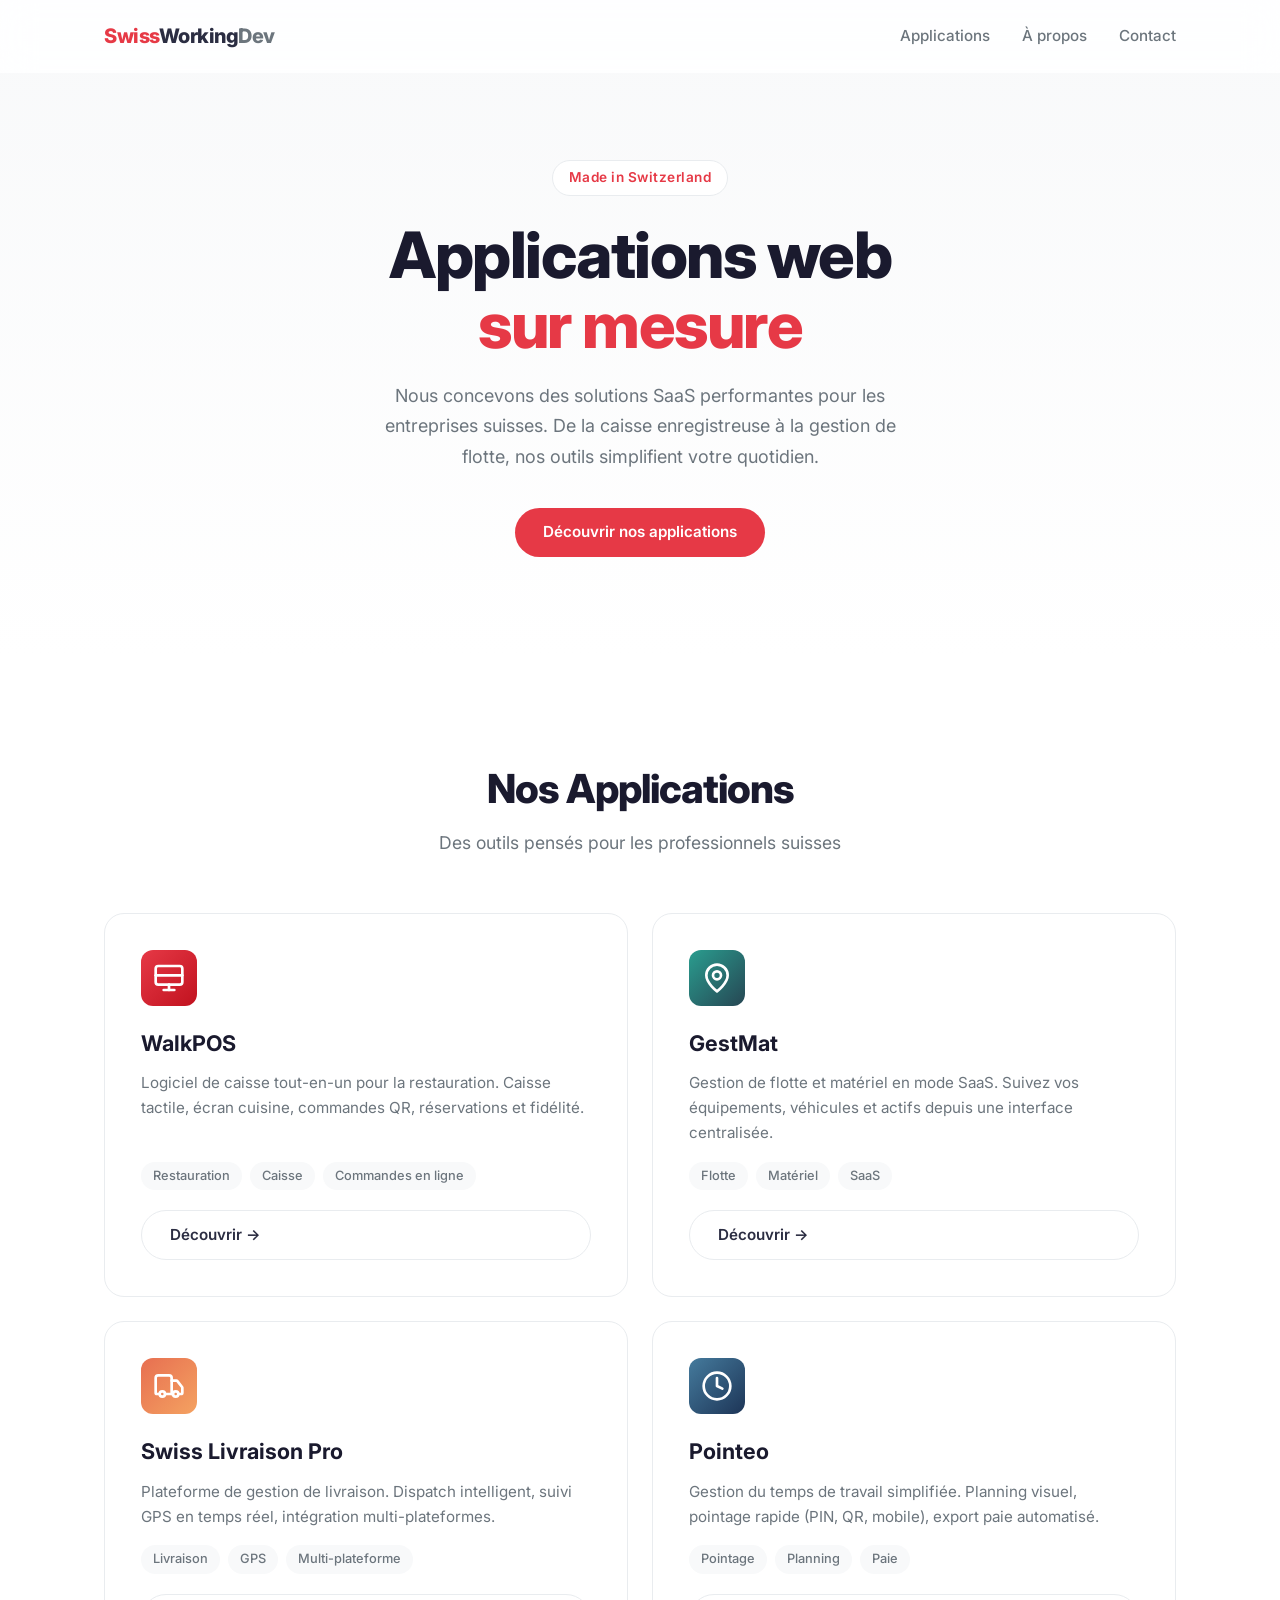
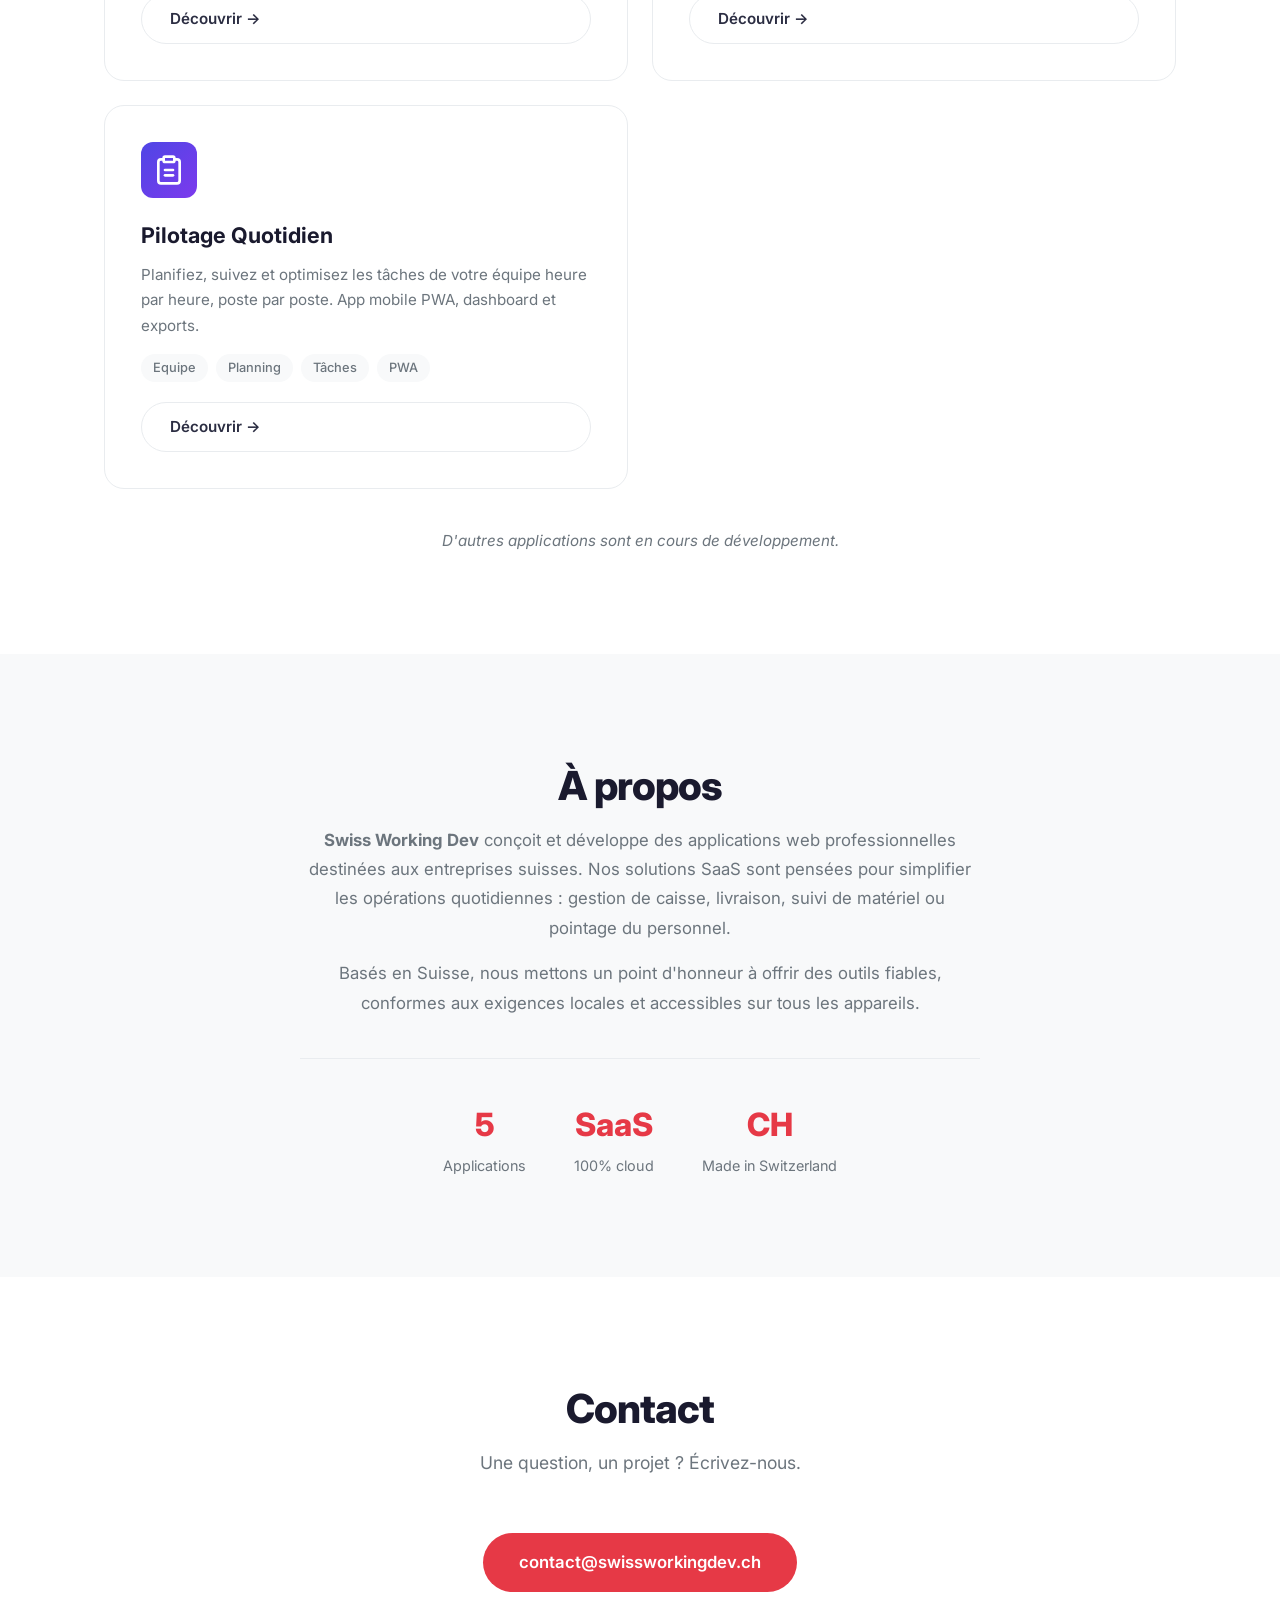
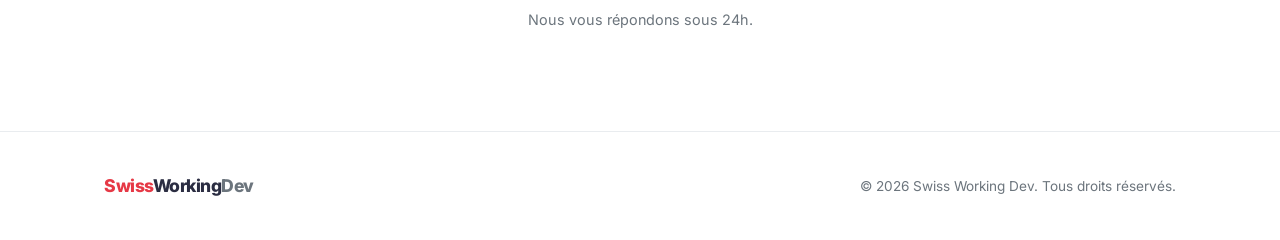
==== commit c4206796: "Add Pilotage Quotidien app to site and admin dashboard" ====
--- a/index.html
+++ b/index.html
@@ -115,6 +115,24 @@
                     <a href="https://pointeo.swissworkingdev.ch" target="_blank" rel="noopener" class="btn btn-outline">Découvrir →</a>
                 </article>
 
+                <!-- Pilotage Quotidien -->
+                <article class="app-card" data-animate>
+                    <div class="app-icon" style="background: linear-gradient(135deg, #4f46e5, #7c3aed);">
+                        <svg width="32" height="32" viewBox="0 0 24 24" fill="none" stroke="white" stroke-width="2" stroke-linecap="round" stroke-linejoin="round">
+                            <path d="M16 4h2a2 2 0 0 1 2 2v14a2 2 0 0 1-2 2H6a2 2 0 0 1-2-2V6a2 2 0 0 1 2-2h2"/><rect x="8" y="2" width="8" height="4" rx="1"/><path d="M9 12h6"/><path d="M9 16h6"/>
+                        </svg>
+                    </div>
+                    <h3>Pilotage Quotidien</h3>
+                    <p>Planifiez, suivez et optimisez les tâches de votre équipe heure par heure, poste par poste. App mobile PWA, dashboard et exports.</p>
+                    <ul class="app-tags">
+                        <li>Equipe</li>
+                        <li>Planning</li>
+                        <li>Tâches</li>
+                        <li>PWA</li>
+                    </ul>
+                    <a href="https://pilotage.swissworktogether.ch" target="_blank" rel="noopener" class="btn btn-outline">Découvrir →</a>
+                </article>
+
             </div>
 
             <p class="apps-note">D'autres applications sont en cours de développement.</p>
@@ -130,7 +148,7 @@
                 <p>Basés en Suisse, nous mettons un point d'honneur à offrir des outils fiables, conformes aux exigences locales et accessibles sur tous les appareils.</p>
                 <div class="about-stats">
                     <div class="stat">
-                        <span class="stat-number">4</span>
+                        <span class="stat-number">5</span>
                         <span class="stat-label">Applications</span>
                     </div>
                     <div class="stat">
